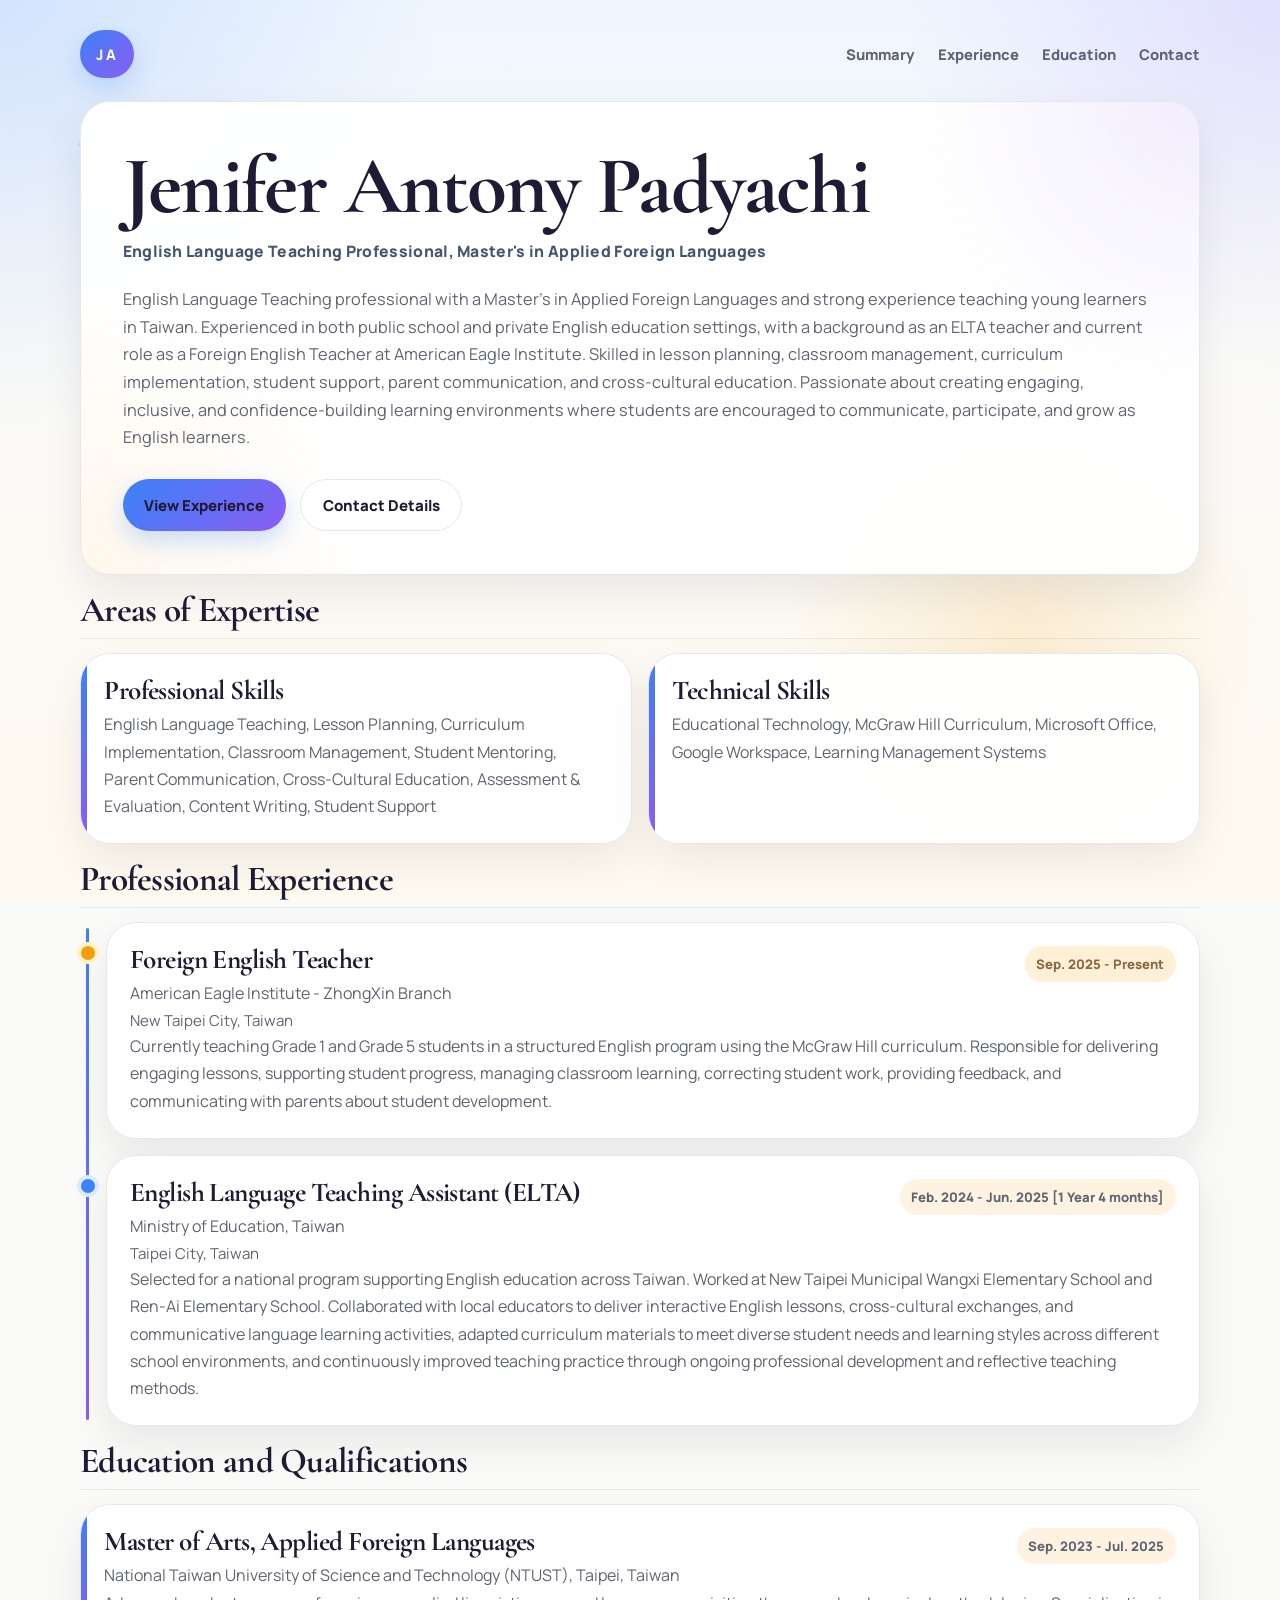
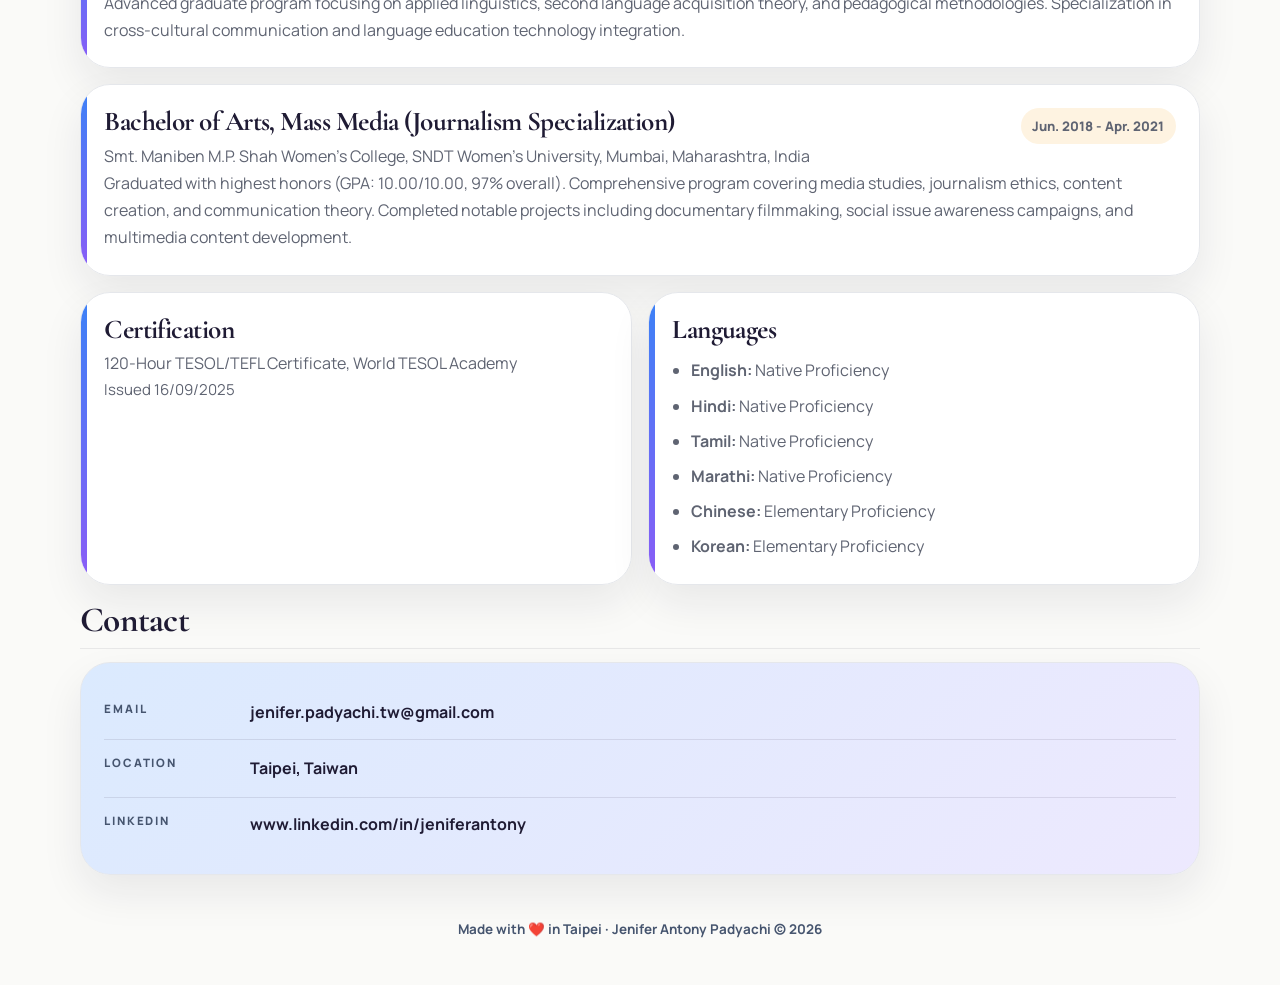
==== index.html @ 44ed3339 "Initial Commit" ====
<!DOCTYPE html>
<html lang="en">
<head>
  <meta charset="UTF-8">
  <meta name="viewport" content="width=device-width, initial-scale=1.0">
  <title>Jenifer Antony Padyachi</title>
  <meta
    name="description"
    content="Jenifer Antony Padyachi - English Language Teaching Professional."
  >
  <link rel="preconnect" href="https://fonts.googleapis.com">
  <link rel="preconnect" href="https://fonts.gstatic.com" crossorigin>
  <link
    href="https://fonts.googleapis.com/css2?family=Cormorant+Garamond:wght@600;700&family=Manrope:wght@400;500;600;700;800&display=swap"
    rel="stylesheet"
  >
  <link rel="stylesheet" href="styles.css">
</head>
<body>
  <div class="site-bg" aria-hidden="true"></div>
  <div class="floating-accent accent-book" aria-hidden="true">A</div>
  <div class="floating-accent accent-star" aria-hidden="true">+</div>
  <div class="floating-accent accent-speech" aria-hidden="true">ELT</div>
  <div class="floating-accent accent-globe" aria-hidden="true">TW</div>
  <div class="page-shell">
    <header class="site-header">
      <div class="shell">
        <nav class="topbar">
          <a class="brand" href="index.html" aria-label="Jenifer Antony Padyachi home">JA</a>
          <button class="menu-toggle" type="button" aria-expanded="false" aria-controls="nav-links">
            Menu
          </button>
          <div class="nav-links" id="nav-links">
            <a href="#summary">Summary</a>
            <a href="#experience">Experience</a>
            <a href="#education">Education</a>
            <a href="#contact">Contact</a>
          </div>
        </nav>

        <section class="hero" id="summary">
          <div class="hero-panel" data-reveal>
            <h1><a href="http://trjenifer.com/" target="_blank" rel="noreferrer">Jenifer Antony Padyachi</a></h1>
            <p class="hero-identity">English Language Teaching Professional, Master's in Applied Foreign Languages</p>
            <p class="hero-summary">
              English Language Teaching professional with a Master's in Applied Foreign Languages and strong experience teaching young learners in Taiwan. Experienced in both public school and private English education settings, with a background as an ELTA teacher and current role as a Foreign English Teacher at American Eagle Institute. Skilled in lesson planning, classroom management, curriculum implementation, student support, parent communication, and cross-cultural education. Passionate about creating engaging, inclusive, and confidence-building learning environments where students are encouraged to communicate, participate, and grow as English learners.
            </p>
            <div class="hero-actions">
              <a class="primary-link" href="#experience">View Experience</a>
              <a class="secondary-link" href="#contact">Contact Details</a>
            </div>
          </div>
        </section>
      </div>
    </header>

    <main class="shell">
      <section class="section" id="expertise">
        <div class="section-heading" data-reveal>
          <h2>Areas of Expertise</h2>
        </div>
        <div class="expertise-grid">
          <article class="content-card" data-reveal>
            <h3>Professional Skills</h3>
            <p>English Language Teaching, Lesson Planning, Curriculum Implementation, Classroom Management, Student Mentoring, Parent Communication, Cross-Cultural Education, Assessment &amp; Evaluation, Content Writing, Student Support</p>
          </article>
          <article class="content-card" data-reveal>
            <h3>Technical Skills</h3>
            <p>Educational Technology, McGraw Hill Curriculum, Microsoft Office, Google Workspace, Learning Management Systems</p>
          </article>
        </div>
      </section>

      <section class="section" id="experience">
        <div class="section-heading" data-reveal>
          <h2>Professional Experience</h2>
        </div>
        <div class="timeline">
          <article class="timeline-card" data-reveal>
            <div class="timeline-head">
              <div>
                <h3>Foreign English Teacher</h3>
                <p class="role-meta"><a href="https://www.facebook.com/eagletw.zx" target="_blank" rel="noreferrer">American Eagle Institute - ZhongXin Branch</a></p>
              </div>
              <p class="date-chip">Sep. 2025 - Present</p>
            </div>
            <p class="location-line">New Taipei City, Taiwan</p>
            <p class="lead-copy">
              Currently teaching Grade 1 and Grade 5 students in a structured English program using the McGraw Hill curriculum. Responsible for delivering engaging lessons, supporting student progress, managing classroom learning, correcting student work, providing feedback, and communicating with parents about student development.
            </p>
          </article>

          <article class="timeline-card" data-reveal>
            <div class="timeline-head">
              <div>
                <h3><a href="https://tfetp.k12ea.gov.tw/en/elta/web/home" target="_blank" rel="noreferrer">English Language Teaching Assistant (ELTA)</a></h3>
                <p class="role-meta">Ministry of Education, Taiwan</p>
              </div>
              <p class="date-chip">Feb. 2024 - Jun. 2025 [1 Year 4 months]</p>
            </div>
            <p class="location-line">Taipei City, Taiwan</p>
            <p class="lead-copy">
              Selected for a national program supporting English education across Taiwan. Worked at <a href="https://www.whps.ntpc.edu.tw/" target="_blank" rel="noreferrer">New Taipei Municipal Wangxi Elementary School</a> and <a href="https://www.japs.tp.edu.tw/nss/p/index" target="_blank" rel="noreferrer">Ren-Ai Elementary School</a>. Collaborated with local educators to deliver interactive English lessons, cross-cultural exchanges, and communicative language learning activities, adapted curriculum materials to meet diverse student needs and learning styles across different school environments, and continuously improved teaching practice through ongoing professional development and reflective teaching methods.
            </p>
          </article>
        </div>
      </section>

      <section class="section dual-section" id="education">
        <div class="section-heading" data-reveal>
          <h2>Education and Qualifications</h2>
        </div>
        <div class="stack education-stack" data-reveal>
          <article class="content-card full-width-card">
            <div class="education-head">
              <div>
                <h3><a href="https://afl.ntust.edu.tw/index.php?Lang=en" target="_blank" rel="noreferrer">Master of Arts, Applied Foreign Languages</a></h3>
                <p class="role-meta">National Taiwan University of Science and Technology (NTUST), Taipei, Taiwan</p>
              </div>
              <p class="date-chip">Sep. 2023 - Jul. 2025</p>
            </div>
            <p class="education-copy">Advanced graduate program focusing on applied linguistics, second language acquisition theory, and pedagogical methodologies. Specialization in cross-cultural communication and language education technology integration.</p>
          </article>
          <article class="content-card full-width-card">
            <div class="education-head">
              <div>
                <h3><a href="https://mmpshahcollege.in/" target="_blank" rel="noreferrer">Bachelor of Arts, Mass Media (Journalism Specialization)</a></h3>
                <p class="role-meta">Smt. Maniben M.P. Shah Women's College, SNDT Women's University, Mumbai, Maharashtra, India</p>
              </div>
              <p class="date-chip">Jun. 2018 - Apr. 2021</p>
            </div>
            <p class="education-copy">Graduated with highest honors (GPA: 10.00/10.00, 97% overall). Comprehensive program covering media studies, journalism ethics, content creation, and communication theory. Completed notable projects including documentary filmmaking, social issue awareness campaigns, and multimedia content development.</p>
          </article>
        </div>
        <div class="dual-grid qualification-grid">
          <div class="stack" data-reveal>
            <article class="content-card">
              <h3>Certification</h3>
              <p>120-Hour TESOL/TEFL Certificate, <a href="https://www.worldtesolacademy.com/" target="_blank" rel="noreferrer">World TESOL Academy</a></p>
              <p class="date-inline">Issued 16/09/2025</p>
            </article>
          </div>
          <div class="stack" data-reveal>
            <article class="content-card">
              <h3>Languages</h3>
              <ul class="language-list">
                <li><strong>English:</strong> Native Proficiency</li>
                <li><strong>Hindi:</strong> Native Proficiency</li>
                <li><strong>Tamil:</strong> Native Proficiency</li>
                <li><strong>Marathi:</strong> Native Proficiency</li>
                <li><strong>Chinese:</strong> Elementary Proficiency</li>
                <li><strong>Korean:</strong> Elementary Proficiency</li>
              </ul>
            </article>
          </div>
        </div>
      </section>

      <section class="section" id="contact">
        <div class="section-heading" data-reveal>
          <h2>Contact</h2>
        </div>
        <div class="contact-card" data-reveal>
          <div class="contact-row">
            <span>Email</span>
            <a href="mailto:jenifer.padyachi.tw@gmail.com">jenifer.padyachi.tw@gmail.com</a>
          </div>
          <div class="contact-row">
            <span>Location</span>
            <p>Taipei, Taiwan</p>
          </div>
          <div class="contact-row">
            <span>LinkedIn</span>
            <a href="https://www.linkedin.com/in/jeniferantony" target="_blank" rel="noreferrer">www.linkedin.com/in/jeniferantony</a>
          </div>
        </div>
      </section>
    </main>

    <footer class="site-footer">
      Made with ❤️ in Taipei · Jenifer Antony Padyachi © 2026
    </footer>
  </div>

  <script src="script.js"></script>
</body>
</html>
---- styles.css ----
:root {
  --ink: #1f1b34;
  --sky: #3b82f6;
  --sky-light: #dbeafe;
  --sun: #f59e0b;
  --sun-light: #fef3c7;
  --mint: #10b981;
  --mint-light: #d1fae5;
  --lavender: #8b5cf6;
  --lavender-light: #ede9fe;
  --rose: #fb7185;
  --bg: #fafaf8;
  --card: rgba(255, 255, 255, 0.94);
  --card-soft: rgba(255, 255, 255, 0.76);
  --muted: #5f6472;
  --title-tone: #1f1b34;
  --subtitle-tone: #46556f;
  --meta-tone: #8a6841;
  --body-tone: #5f6472;
  --border: #e5e7eb;
  --shadow: 0 18px 42px rgba(31, 27, 52, 0.08);
  --radius-xl: 30px;
  --radius-lg: 20px;
  --radius-md: 14px;
  --shell: 1120px;
}

*,
*::before,
*::after {
  box-sizing: border-box;
}

html {
  scroll-behavior: smooth;
}

body {
  margin: 0;
  font-family: "Manrope", sans-serif;
  background: var(--bg);
  color: var(--ink);
  overflow-x: hidden;
}

body.menu-open {
  overflow: hidden;
}

a {
  color: inherit;
  text-decoration: none;
}

p,
li {
  line-height: 1.7;
  color: var(--body-tone);
}

.site-bg {
  position: fixed;
  inset: 0;
  z-index: -2;
  background:
    radial-gradient(circle at top left, rgba(59, 130, 246, 0.16), transparent 28%),
    radial-gradient(circle at right top, rgba(139, 92, 246, 0.14), transparent 24%),
    radial-gradient(circle at 80% 70%, rgba(245, 158, 11, 0.14), transparent 20%),
    linear-gradient(180deg, #eff6ff 0%, #fafaf8 38%, #fffaf0 100%);
}

.floating-accent {
  position: fixed;
  z-index: -1;
  display: grid;
  place-items: center;
  border-radius: 999px;
  font-weight: 800;
  opacity: 0.18;
  pointer-events: none;
  user-select: none;
  animation: floatY 6.5s ease-in-out infinite;
}

.accent-book {
  top: 12%;
  left: 4%;
  width: 64px;
  height: 64px;
  background: var(--sky-light);
  color: var(--sky);
}

.accent-star {
  top: 18%;
  right: 6%;
  width: 52px;
  height: 52px;
  background: var(--sun-light);
  color: #b45309;
  animation-delay: 1s;
}

.accent-speech {
  bottom: 16%;
  left: 8%;
  width: 78px;
  height: 78px;
  background: var(--mint-light);
  color: var(--mint);
  font-size: 0.88rem;
  animation-delay: 2s;
}

.accent-globe {
  right: 7%;
  bottom: 14%;
  width: 70px;
  height: 70px;
  background: var(--lavender-light);
  color: var(--lavender);
  font-size: 0.9rem;
  animation-delay: 0.5s;
}

@keyframes floatY {
  0%,
  100% {
    transform: translateY(0) rotate(-5deg);
  }
  50% {
    transform: translateY(-18px) rotate(5deg);
  }
}

.page-shell {
  padding: 0 0 2.5rem;
}

.shell {
  width: min(calc(100% - 2rem), var(--shell));
  margin: 0 auto;
}

.site-header {
  padding-top: 1rem;
}

.compact-header {
  padding-bottom: 0;
}

.topbar {
  display: flex;
  align-items: center;
  justify-content: space-between;
  gap: 1rem;
  padding: 0.9rem 0 1.1rem;
}

.brand {
  display: inline-flex;
  align-items: center;
  justify-content: center;
  min-width: 3.4rem;
  padding: 0.9rem 0.85rem;
  border-radius: 999px;
  background: linear-gradient(135deg, var(--sky), var(--lavender));
  color: #fff;
  font-size: 0.9rem;
  font-weight: 800;
  letter-spacing: 0.18em;
  box-shadow: 0 10px 26px rgba(59, 130, 246, 0.24);
}

.nav-links {
  display: flex;
  align-items: center;
  gap: 1.45rem;
  color: var(--muted);
  font-size: 0.92rem;
  font-weight: 800;
}

.nav-links a {
  transition: color 0.2s ease, opacity 0.2s ease;
}

.nav-links a:hover,
.nav-links a:focus-visible {
  color: var(--subtitle-tone);
  opacity: 1;
}

.menu-toggle {
  display: none;
  border: 1px solid var(--border);
  border-radius: 999px;
  padding: 0.78rem 1rem;
  background: rgba(255, 255, 255, 0.92);
  color: var(--ink);
  font: inherit;
  font-weight: 700;
}

.hero {
  display: block;
  padding: 0.35rem 0 0;
}

.hero-panel,
.content-card,
.timeline-card,
.contact-card,
.simple-hero {
  border: 1px solid var(--border);
  border-radius: var(--radius-xl);
  background: var(--card);
  box-shadow: var(--shadow);
  backdrop-filter: blur(10px);
}

.hero-panel {
  width: 100%;
  padding: 2.7rem 2.6rem;
  background:
    radial-gradient(circle at top right, rgba(139, 92, 246, 0.1), transparent 24%),
    radial-gradient(circle at bottom left, rgba(245, 158, 11, 0.08), transparent 24%),
    var(--card);
}

.simple-hero {
  padding: 1.8rem 2rem;
}

.eyebrow {
  display: inline-block;
  margin: 0 0 0.75rem;
  padding: 0.38rem 0.8rem;
  border-radius: 999px;
  background: var(--sky-light);
  color: var(--subtitle-tone);
  font-size: 0.75rem;
  font-weight: 800;
  letter-spacing: 0.18em;
  text-transform: uppercase;
}

h1,
h2,
h3 {
  margin: 0;
  font-family: "Cormorant Garamond", serif;
  line-height: 1;
  letter-spacing: -0.02em;
  color: var(--title-tone);
}

h1 {
  font-size: clamp(3rem, 7vw, 5.1rem);
}

h2 {
  font-size: clamp(2rem, 4vw, 3rem);
}

h3 {
  font-size: 1.7rem;
  margin-bottom: 0.45rem;
}

.hero-subtitle,
.role-meta,
.date-inline,
.location-line {
  color: var(--subtitle-tone);
}

.hero-identity {
  margin-top: 0.65rem;
  color: var(--subtitle-tone);
  font-size: 0.98rem;
  font-weight: 800;
  letter-spacing: 0.02em;
}

.hero-summary {
  margin-top: 1.35rem;
  color: var(--body-tone);
  font-size: 1.02rem;
}

.hero-actions {
  display: flex;
  flex-wrap: wrap;
  gap: 0.9rem;
  margin-top: 1.7rem;
}

.primary-link,
.secondary-link {
  display: inline-flex;
  align-items: center;
  justify-content: center;
  min-height: 3.25rem;
  padding: 0 1.35rem;
  border-radius: 999px;
  font-size: 0.94rem;
  font-weight: 800;
  transition: transform 0.18s ease, box-shadow 0.18s ease, border-color 0.18s ease;
}

.primary-link {
  background: linear-gradient(135deg, var(--sky), var(--lavender));
  color: #fff;
  box-shadow: 0 10px 24px rgba(59, 130, 246, 0.26);
}

.secondary-link {
  background: #fff;
  border: 1.5px solid var(--border);
  color: var(--ink);
}

.primary-link:hover,
.secondary-link:hover,
.primary-link:focus-visible,
.secondary-link:focus-visible {
  transform: translateY(-2px);
}

.secondary-link:hover,
.secondary-link:focus-visible {
  border-color: var(--sky);
}

.contact-strip {
  display: flex;
  flex-wrap: wrap;
  gap: 0.7rem;
  list-style: none;
  padding: 0;
  margin: 1.35rem 0 0;
}

.contact-strip li {
  padding: 0.58rem 0.9rem;
  border-radius: 999px;
  background: rgba(255, 255, 255, 0.88);
  border: 1px solid var(--border);
  color: var(--subtitle-tone);
  font-size: 0.9rem;
  font-weight: 700;
}

.contact-row span {
  color: var(--subtitle-tone);
  font-size: 0.72rem;
  font-weight: 800;
  letter-spacing: 0.16em;
  text-transform: uppercase;
}

.section {
  padding: 1rem 0 0;
}

.section-heading {
  margin-bottom: 0.85rem;
  padding-bottom: 0.55rem;
  border-bottom: 1px solid rgba(31, 27, 52, 0.08);
}

.section-heading h2 {
  font-size: clamp(1.65rem, 3vw, 2.2rem);
  line-height: 1.08;
}

.expertise-grid,
.dual-grid {
  display: grid;
  grid-template-columns: repeat(2, minmax(0, 1fr));
  gap: 1rem;
}

.timeline,
.stack {
  display: grid;
  gap: 1rem;
}

.education-stack {
  margin-bottom: 1rem;
}

.full-width-card {
  width: 100%;
}

.content-card,
.timeline-card,
.contact-card {
  padding: 1.45rem 1.45rem;
}

.content-card {
  position: relative;
  overflow: hidden;
}

.content-card::before {
  content: "";
  position: absolute;
  inset: 0 auto 0 0;
  width: 6px;
  border-radius: 999px;
  background: linear-gradient(180deg, var(--sky), var(--lavender));
}

.content-card p,
.timeline-card p {
  margin: 0;
  color: var(--body-tone);
}

.timeline {
  position: relative;
  padding-left: 1.6rem;
}

.timeline::before {
  content: "";
  position: absolute;
  left: 0.38rem;
  top: 0.4rem;
  bottom: 0.4rem;
  width: 3px;
  border-radius: 999px;
  background: linear-gradient(180deg, var(--sky), var(--lavender));
}

.timeline-card {
  position: relative;
}

.timeline-card::before {
  content: "";
  position: absolute;
  left: -1.62rem;
  top: 1.45rem;
  width: 14px;
  height: 14px;
  border-radius: 50%;
  background: var(--sky);
  box-shadow: 0 0 0 4px var(--sky-light);
}

.timeline-card:first-child::before {
  background: var(--sun);
  box-shadow: 0 0 0 4px var(--sun-light);
}

.timeline-head {
  display: flex;
  align-items: start;
  justify-content: space-between;
  gap: 1rem;
}

.education-head {
  display: flex;
  align-items: start;
  justify-content: space-between;
  gap: 1rem;
}

.date-chip {
  margin: 0;
  white-space: nowrap;
  padding: 0.42rem 0.72rem;
  border-radius: 999px;
  background: rgba(245, 158, 11, 0.12);
  color: var(--meta-tone);
  font-size: 0.82rem;
  font-weight: 800;
}

.timeline-card:first-child .date-chip {
  background: rgba(245, 158, 11, 0.16);
  color: var(--meta-tone);
}

.lead-copy {
  margin-top: 0.8rem;
}

.location-line,
.date-inline {
  margin-top: 0.35rem;
  font-size: 0.94rem;
}

.education-copy {
  margin-top: 0.65rem;
}

.bullet-list,
.language-list {
  margin: 0.9rem 0 0;
  padding-left: 1.15rem;
  color: var(--body-tone);
}

.bullet-list li + li,
.language-list li + li {
  margin-top: 0.5rem;
}

.contact-card {
  background: linear-gradient(135deg, var(--sky-light), var(--lavender-light));
}

.contact-row {
  display: grid;
  grid-template-columns: 130px minmax(0, 1fr);
  gap: 1rem;
  align-items: start;
  padding: 0.95rem 0;
  border-bottom: 1px solid rgba(31, 27, 52, 0.1);
}

.contact-row:last-child {
  border-bottom: 0;
}

.contact-row a,
.contact-row p {
  margin: 0;
  color: var(--ink);
  font-weight: 700;
  overflow-wrap: anywhere;
}

.hero-panel a,
.timeline-card a,
.content-card a,
.contact-card a {
  color: inherit;
  text-decoration: none;
  transition: opacity 0.18s ease;
}

.hero-panel a:hover,
.timeline-card a:hover,
.content-card a:hover,
.contact-card a:hover,
.hero-panel a:focus-visible,
.timeline-card a:focus-visible,
.content-card a:focus-visible,
.contact-card a:focus-visible {
  opacity: 0.7;
}

.site-footer {
  width: min(calc(100% - 2rem), var(--shell));
  margin: 1.75rem auto 0;
  padding: 1.1rem 0 0.4rem;
  color: var(--subtitle-tone);
  font-size: 0.84rem;
  font-weight: 700;
  text-align: center;
}

[data-reveal] {
  opacity: 0;
  transform: translateY(22px);
  transition: opacity 0.55s ease, transform 0.55s ease;
}

[data-reveal].is-visible {
  opacity: 1;
  transform: translateY(0);
}

@media (max-width: 1080px) {
  h1,
  h2 {
    max-width: none;
  }
}

@media (max-width: 820px) {
  .shell {
    width: min(calc(100% - 1.25rem), var(--shell));
  }

  .expertise-grid,
  .dual-grid,
  .contact-row {
    grid-template-columns: 1fr;
  }

  .timeline-head,
  .education-head {
    display: grid;
  }

  .date-chip {
    justify-self: start;
  }
}

@media (max-width: 720px) {
  .floating-accent {
    display: none;
  }

  .page-shell {
    padding-bottom: 1.5rem;
  }

  .topbar {
    position: relative;
  }

  .menu-toggle {
    display: inline-flex;
  }

  .nav-links {
    position: absolute;
    top: calc(100% + 0.3rem);
    right: 0;
    left: 0;
    z-index: 20;
    display: none;
    flex-direction: column;
    align-items: flex-start;
    gap: 1rem;
    padding: 1rem;
    border: 1px solid var(--border);
    border-radius: var(--radius-md);
    background: rgba(255, 255, 255, 0.98);
    box-shadow: var(--shadow);
  }

  .nav-links.is-open {
    display: flex;
  }

  .hero {
    gap: 0.9rem;
  }

  .hero-panel,
  .content-card,
  .timeline-card,
  .contact-card,
  .simple-hero {
    border-radius: 22px;
  }

  .hero-panel,
  .content-card,
  .timeline-card,
  .contact-card,
  .simple-hero {
    padding: 1.2rem;
  }

  .section {
    padding-top: 1.1rem;
  }

  h1 {
    font-size: clamp(2.5rem, 13vw, 3.9rem);
  }

  h2 {
    font-size: clamp(1.85rem, 9vw, 2.5rem);
  }

  .hero-actions {
    flex-direction: column;
  }

  .primary-link,
  .secondary-link {
    width: 100%;
  }

  .contact-strip li {
    width: 100%;
  }

  .timeline {
    padding-left: 1.2rem;
  }

  .timeline-card::before {
    left: -1.22rem;
  }
}

@media (min-width: 721px) {
  .hero-actions,
  .contact-strip {
    flex-wrap: nowrap;
  }
}
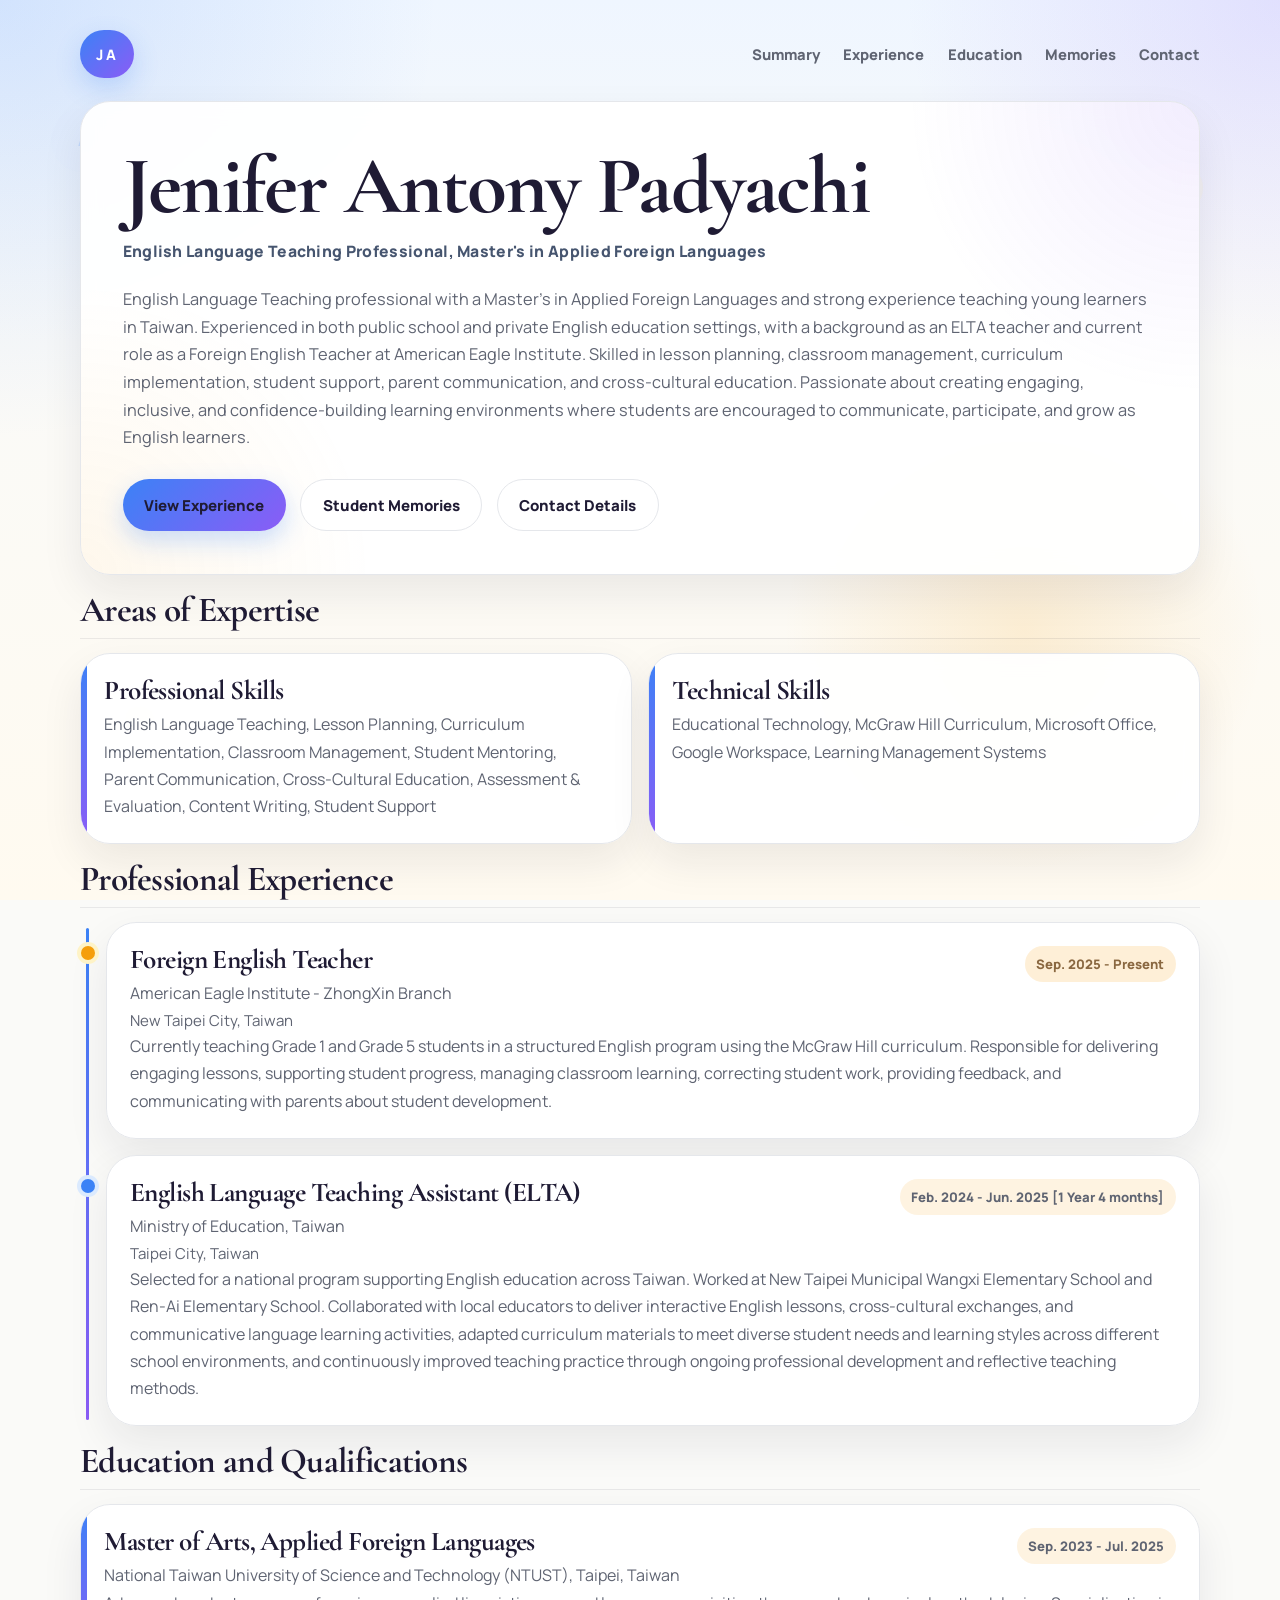
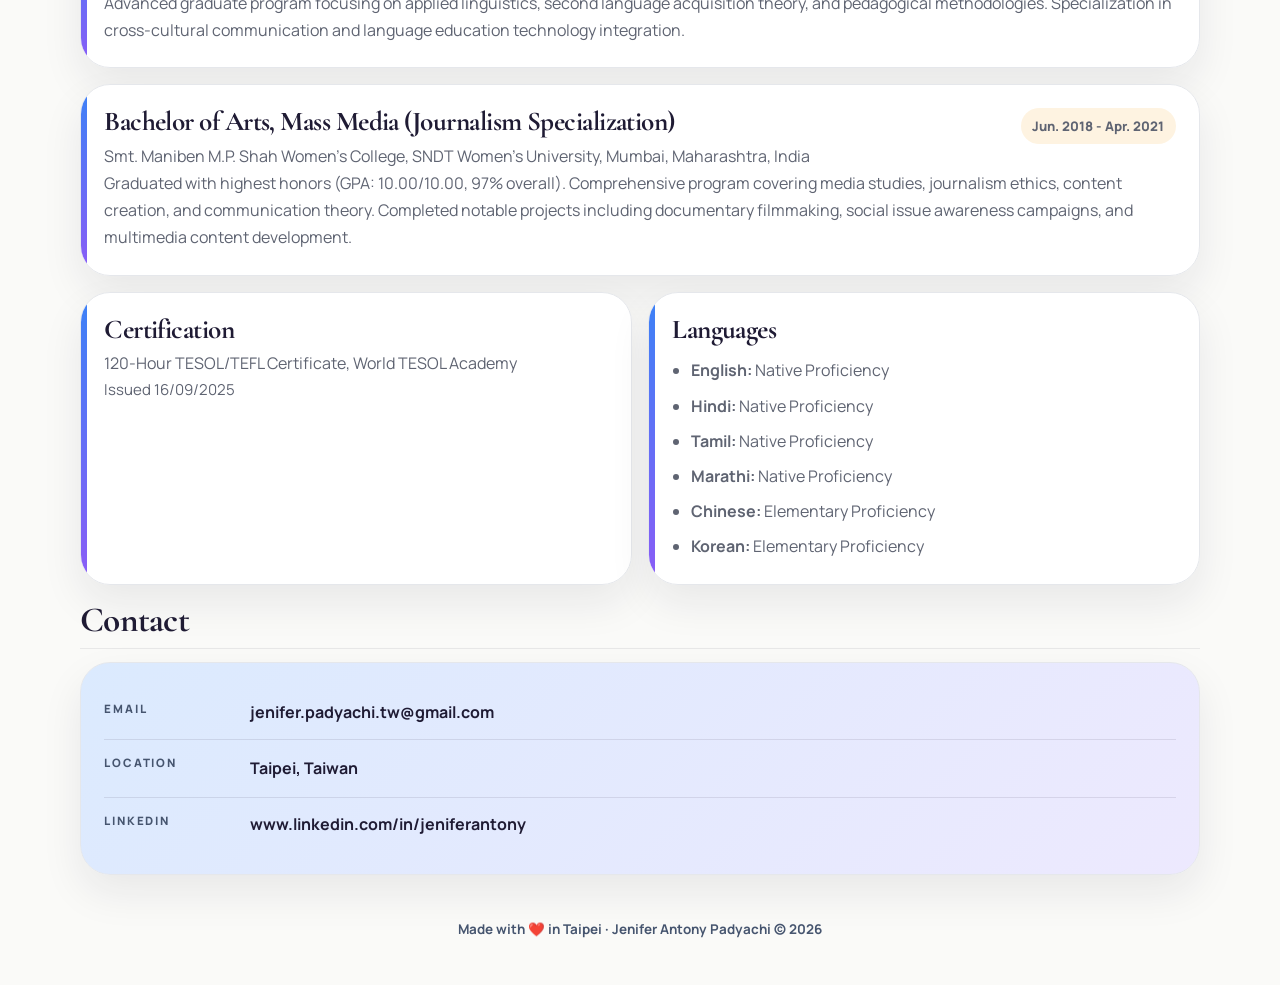
==== commit 39147221: "Add multiple new photos to student memories collection" ====
--- a/index.html
+++ b/index.html
@@ -34,6 +34,7 @@
             <a href="#summary">Summary</a>
             <a href="#experience">Experience</a>
             <a href="#education">Education</a>
+            <a href="memories.html">Memories</a>
             <a href="#contact">Contact</a>
           </div>
         </nav>
@@ -47,6 +48,7 @@
             </p>
             <div class="hero-actions">
               <a class="primary-link" href="#experience">View Experience</a>
+              <a class="secondary-link" href="memories.html">Student Memories</a>
               <a class="secondary-link" href="#contact">Contact Details</a>
             </div>
           </div>
--- a/styles.css
+++ b/styles.css
@@ -516,9 +516,84 @@
   margin-top: 0.5rem;
 }
 
-.contact-card {
-  background: linear-gradient(135deg, var(--sky-light), var(--lavender-light));
-}
+.contact-card {
+  background: linear-gradient(135deg, var(--sky-light), var(--lavender-light));
+}
+
+.memory-hero {
+  padding: 1.8rem 2rem;
+}
+
+.memory-hero p {
+  max-width: 760px;
+}
+
+.memory-toolbar {
+  display: flex;
+  flex-wrap: wrap;
+  align-items: center;
+  justify-content: space-between;
+  gap: 1rem;
+  margin-bottom: 1rem;
+}
+
+.memory-count {
+  margin: 0;
+  color: var(--subtitle-tone);
+  font-size: 0.9rem;
+  font-weight: 700;
+}
+
+.memory-helper {
+  margin: 0;
+  color: var(--muted);
+  font-size: 0.88rem;
+}
+
+.memory-empty {
+  padding: 1.6rem;
+  text-align: center;
+}
+
+.memory-grid {
+  display: grid;
+  grid-template-columns: repeat(auto-fill, minmax(220px, 1fr));
+  grid-auto-rows: 10px;
+  gap: 1rem;
+}
+
+.memory-item {
+  display: block;
+  grid-row-end: span 28;
+  overflow: hidden;
+  border: 1px solid var(--border);
+  border-radius: 22px;
+  background: rgba(255, 255, 255, 0.9);
+  box-shadow: var(--shadow);
+}
+
+.memory-figure {
+  margin: 0;
+}
+
+.memory-image {
+  display: block;
+  width: 100%;
+  height: auto;
+  object-fit: cover;
+}
+
+.memory-caption {
+  padding: 0.9rem 1rem 1rem;
+}
+
+.memory-caption p {
+  margin: 0;
+  color: var(--subtitle-tone);
+  font-size: 0.88rem;
+  font-weight: 700;
+  overflow-wrap: anywhere;
+}
 
 .contact-row {
   display: grid;
@@ -693,13 +768,17 @@
     width: 100%;
   }
 
-  .timeline {
-    padding-left: 1.2rem;
-  }
-
-  .timeline-card::before {
-    left: -1.22rem;
-  }
+  .timeline {
+    padding-left: 1.2rem;
+  }
+
+  .timeline-card::before {
+    left: -1.22rem;
+  }
+
+  .memory-grid {
+    grid-template-columns: 1fr;
+  }
 }
 
 @media (min-width: 721px) {
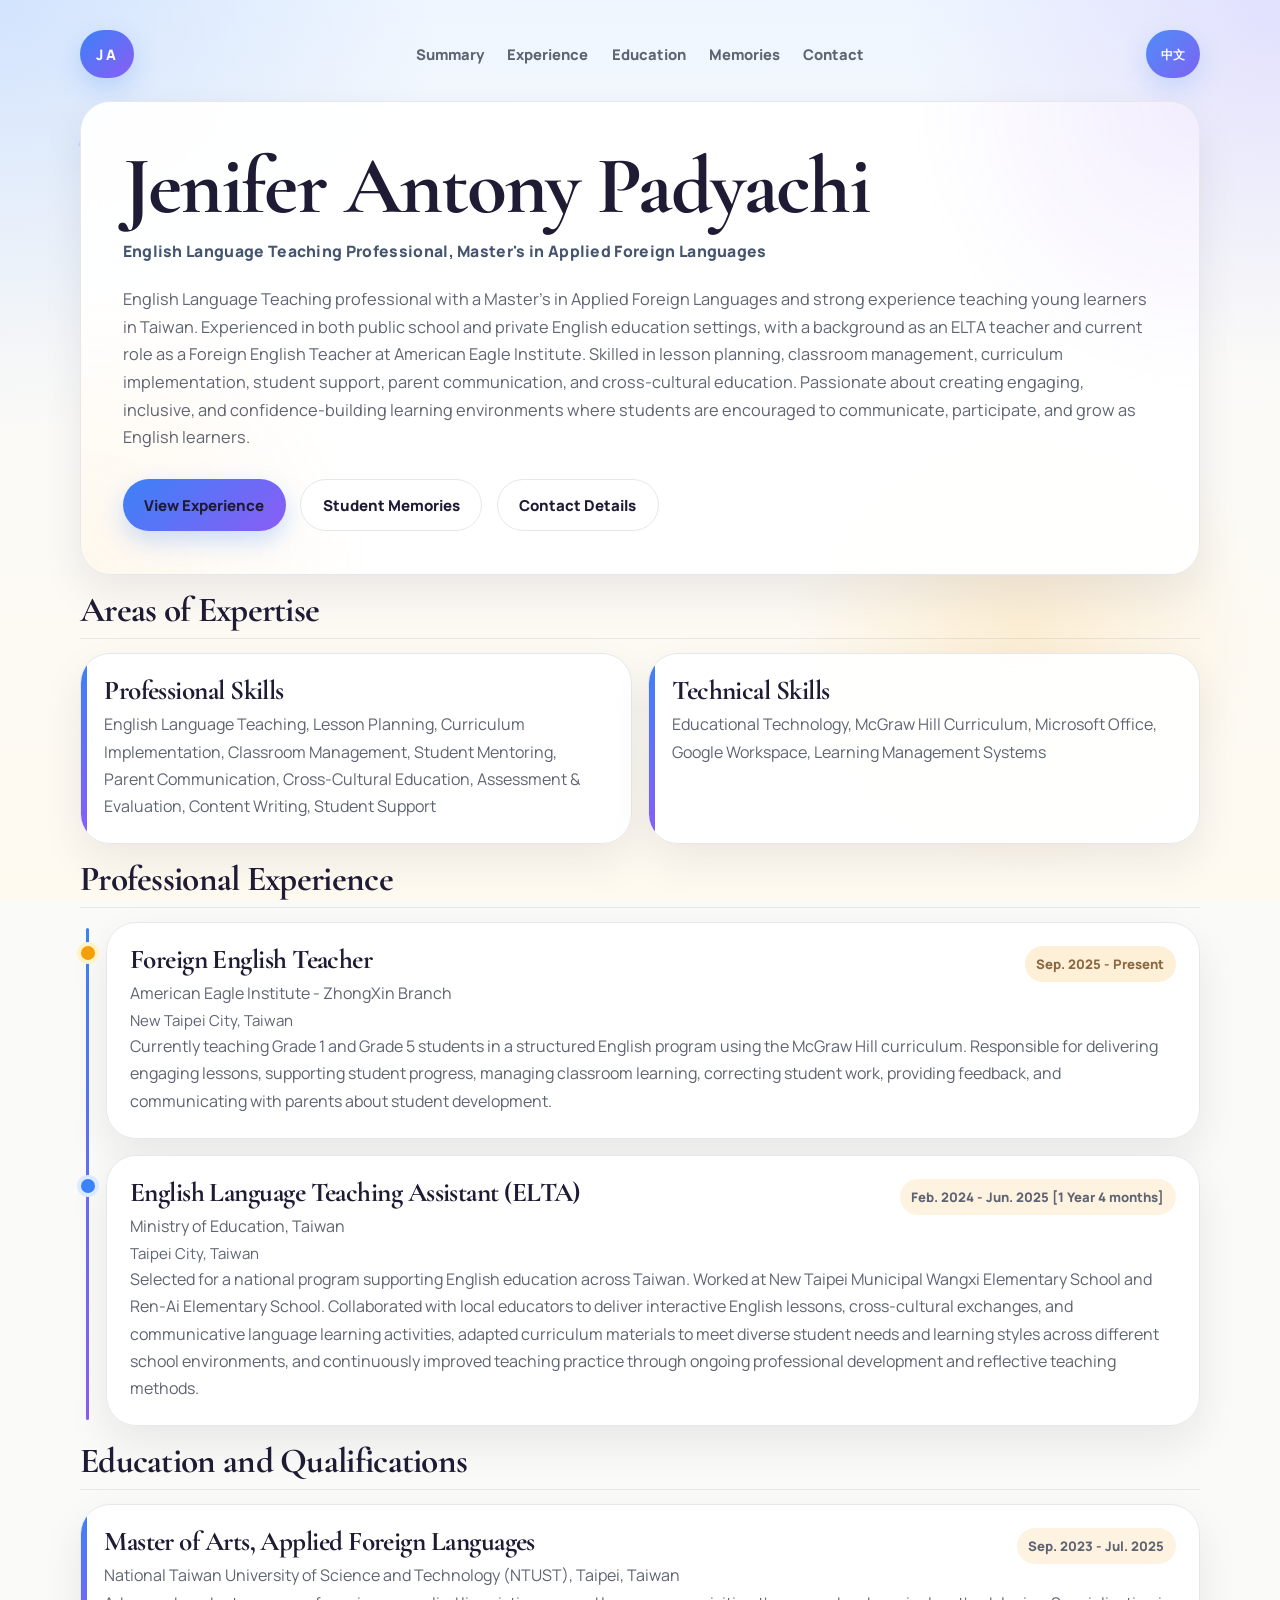
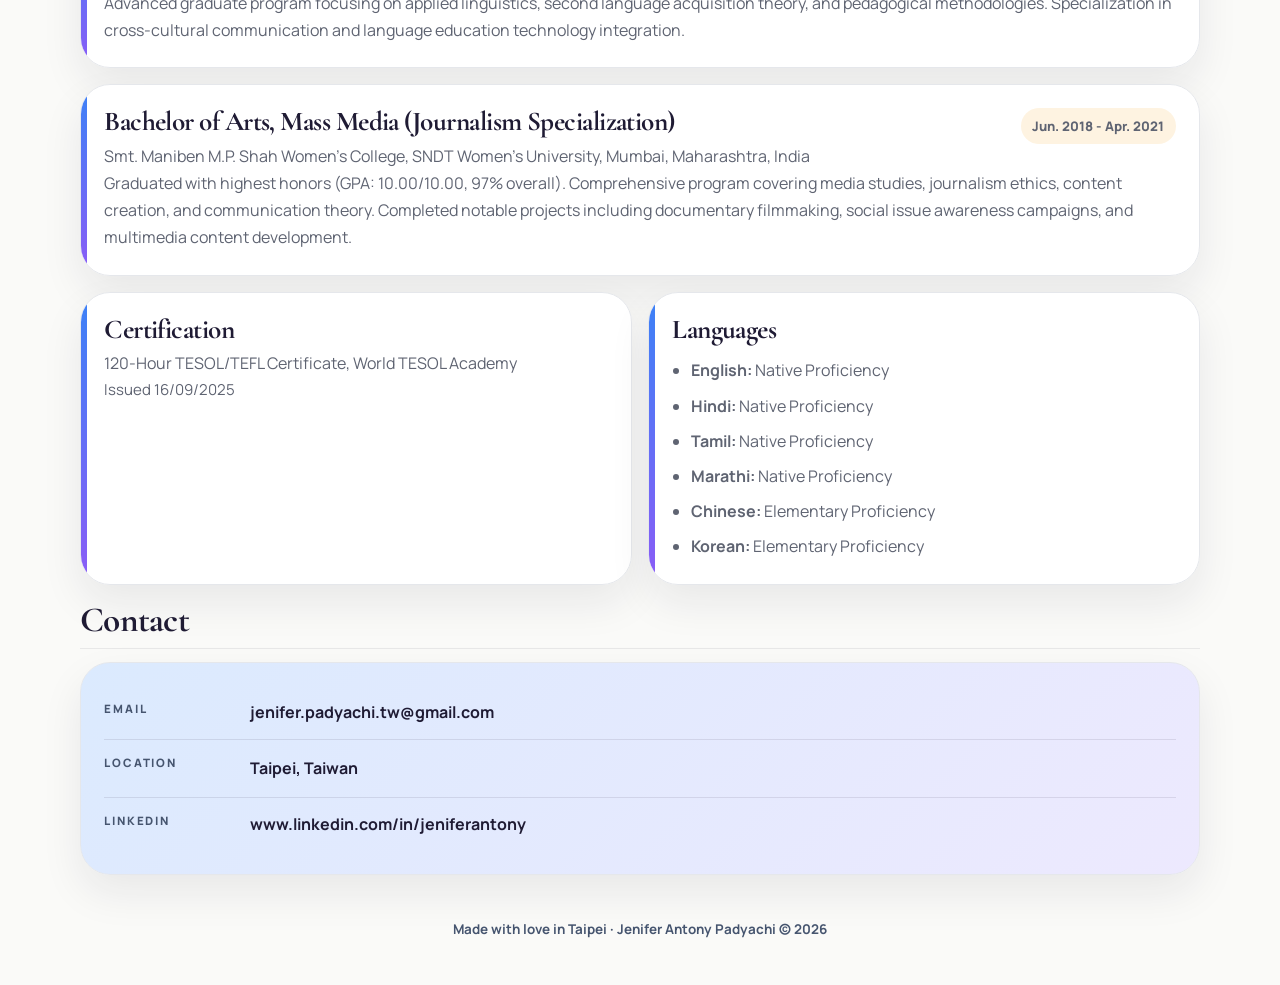
==== commit a557198c: "Refactor topbar layout and add language toggle button" ====
--- a/index.html
+++ b/index.html
@@ -27,16 +27,21 @@
       <div class="shell">
         <nav class="topbar">
           <a class="brand" href="index.html" aria-label="Jenifer Antony Padyachi home">JA</a>
+          <div class="topbar-actions">
+            <div class="nav-links" id="nav-links">
+              <a href="#summary">Summary</a>
+              <a href="#experience">Experience</a>
+              <a href="#education">Education</a>
+              <a href="memories.html">Memories</a>
+              <a href="#contact">Contact</a>
+            </div>
+            <button class="lang-toggle" type="button" aria-label="Switch to Chinese">
+              中文
+            </button>
+          </div>
           <button class="menu-toggle" type="button" aria-expanded="false" aria-controls="nav-links">
             Menu
           </button>
-          <div class="nav-links" id="nav-links">
-            <a href="#summary">Summary</a>
-            <a href="#experience">Experience</a>
-            <a href="#education">Education</a>
-            <a href="memories.html">Memories</a>
-            <a href="#contact">Contact</a>
-          </div>
         </nav>
 
         <section class="hero" id="summary">
@@ -180,7 +185,7 @@
     </main>
 
     <footer class="site-footer">
-      Made with ❤️ in Taipei · Jenifer Antony Padyachi © 2026
+      Made with love in Taipei · Jenifer Antony Padyachi © 2026
     </footer>
   </div>
 
--- a/styles.css
+++ b/styles.css
@@ -150,13 +150,21 @@
   padding-bottom: 0;
 }
 
-.topbar {
-  display: flex;
-  align-items: center;
-  justify-content: space-between;
-  gap: 1rem;
-  padding: 0.9rem 0 1.1rem;
-}
+.topbar {
+  display: flex;
+  align-items: center;
+  justify-content: space-between;
+  gap: 1rem;
+  padding: 0.9rem 0 1.1rem;
+  position: relative;
+}
+
+.topbar-actions {
+  display: flex;
+  align-items: center;
+  gap: 0.75rem;
+  margin-left: auto;
+}
 
 .brand {
   display: inline-flex;
@@ -177,6 +185,9 @@
   display: flex;
   align-items: center;
   gap: 1.45rem;
+  position: absolute;
+  left: 50%;
+  transform: translateX(-50%);
   color: var(--muted);
   font-size: 0.92rem;
   font-weight: 800;
@@ -186,10 +197,45 @@
   transition: color 0.2s ease, opacity 0.2s ease;
 }
 
+.lang-toggle {
+  display: inline-flex;
+  align-items: center;
+  justify-content: center;
+  width: 54.39px;
+  min-width: 54.39px;
+  height: 47.78px;
+  padding: 0;
+  border: 0;
+  border-radius: 999px;
+  appearance: none;
+  -webkit-appearance: none;
+  background: linear-gradient(135deg, #4f8df7, #7c63f2);
+  color: #fff;
+  box-shadow: 0 10px 26px rgba(79, 141, 247, 0.22);
+  font: inherit;
+  font-size: 0.72rem;
+  font-weight: 800;
+  letter-spacing: 0;
+  line-height: 1;
+  cursor: pointer;
+  transition: transform 0.18s ease, box-shadow 0.18s ease, opacity 0.18s ease;
+  white-space: nowrap;
+  overflow: hidden;
+  flex: 0 0 54.39px;
+}
+
 .nav-links a:hover,
-.nav-links a:focus-visible {
+.nav-links a:focus-visible,
+.lang-toggle:hover,
+.lang-toggle:focus-visible {
   color: var(--subtitle-tone);
   opacity: 1;
+}
+
+.lang-toggle:hover,
+.lang-toggle:focus-visible {
+  transform: translateY(-2px);
+  box-shadow: 0 14px 28px rgba(79, 141, 247, 0.28);
 }
 
 .menu-toggle {
@@ -556,20 +602,21 @@
 }
 
 .memory-grid {
-  display: grid;
-  grid-template-columns: repeat(auto-fill, minmax(220px, 1fr));
-  grid-auto-rows: 10px;
-  gap: 1rem;
+  column-width: 240px;
+  column-gap: 1rem;
 }
 
 .memory-item {
-  display: block;
-  grid-row-end: span 28;
+  display: inline-block;
+  width: 100%;
+  margin: 0 0 1rem;
   overflow: hidden;
   border: 1px solid var(--border);
   border-radius: 22px;
   background: rgba(255, 255, 255, 0.9);
   box-shadow: var(--shadow);
+  break-inside: avoid;
+  cursor: zoom-in;
 }
 
 .memory-figure {
@@ -584,7 +631,7 @@
 }
 
 .memory-caption {
-  padding: 0.9rem 1rem 1rem;
+  display: none;
 }
 
 .memory-caption p {
@@ -593,6 +640,63 @@
   font-size: 0.88rem;
   font-weight: 700;
   overflow-wrap: anywhere;
+}
+
+.memory-lightbox {
+  position: fixed;
+  inset: 0;
+  z-index: 50;
+  display: grid;
+  place-items: center;
+  padding: 1.25rem;
+  background: rgba(16, 24, 40, 0.78);
+  backdrop-filter: blur(10px);
+}
+
+.memory-lightbox[hidden] {
+  display: none;
+}
+
+.memory-lightbox-dialog {
+  width: min(100%, 960px);
+  max-height: calc(100vh - 2.5rem);
+  padding: 1rem;
+  border: 1px solid rgba(255, 255, 255, 0.18);
+  border-radius: 24px;
+  background: rgba(255, 255, 255, 0.96);
+  box-shadow: 0 28px 70px rgba(15, 23, 42, 0.32);
+}
+
+.memory-lightbox-image {
+  display: block;
+  width: 100%;
+  max-height: calc(100vh - 8.5rem);
+  object-fit: contain;
+  border-radius: 18px;
+  background: #f8fafc;
+}
+
+.memory-lightbox-caption {
+  margin: 0.85rem 0 0;
+  color: var(--subtitle-tone);
+  font-size: 0.92rem;
+  font-weight: 700;
+  text-align: center;
+}
+
+.memory-lightbox-close {
+  position: absolute;
+  top: 1rem;
+  right: 1rem;
+  min-height: 2.8rem;
+  padding: 0 1rem;
+  border: 0;
+  border-radius: 999px;
+  background: rgba(255, 255, 255, 0.94);
+  color: var(--ink);
+  font: inherit;
+  font-weight: 800;
+  cursor: pointer;
 }
 
 .contact-row {
@@ -694,30 +798,48 @@
     padding-bottom: 1.5rem;
   }
 
-  .topbar {
-    position: relative;
-  }
-
-  .menu-toggle {
-    display: inline-flex;
-  }
-
-  .nav-links {
-    position: absolute;
-    top: calc(100% + 0.3rem);
-    right: 0;
-    left: 0;
-    z-index: 20;
-    display: none;
-    flex-direction: column;
-    align-items: flex-start;
-    gap: 1rem;
-    padding: 1rem;
-    border: 1px solid var(--border);
-    border-radius: var(--radius-md);
-    background: rgba(255, 255, 255, 0.98);
-    box-shadow: var(--shadow);
-  }
+  .topbar {
+    position: relative;
+  }
+
+  .topbar-actions {
+    margin-left: auto;
+    gap: 0.55rem;
+  }
+
+  .menu-toggle {
+    display: inline-flex;
+    position: absolute;
+    left: 50%;
+    transform: translateX(-50%);
+    z-index: 21;
+  }
+
+  .nav-links {
+    position: absolute;
+    top: calc(100% + 0.3rem);
+    right: 0;
+    left: 0;
+    z-index: 20;
+    display: none;
+    flex-direction: column;
+    align-items: flex-start;
+    transform: none;
+    gap: 1rem;
+    padding: 1rem;
+    border: 1px solid var(--border);
+    border-radius: var(--radius-md);
+    background: rgba(255, 255, 255, 0.98);
+    box-shadow: var(--shadow);
+  }
+
+  .lang-toggle {
+    width: 54.39px;
+    min-width: 54.39px;
+    height: 47.78px;
+    padding: 0;
+    flex-basis: 54.39px;
+  }
 
   .nav-links.is-open {
     display: flex;
@@ -777,7 +899,8 @@
   }
 
   .memory-grid {
-    grid-template-columns: 1fr;
+    column-width: auto;
+    columns: 1;
   }
 }
 
